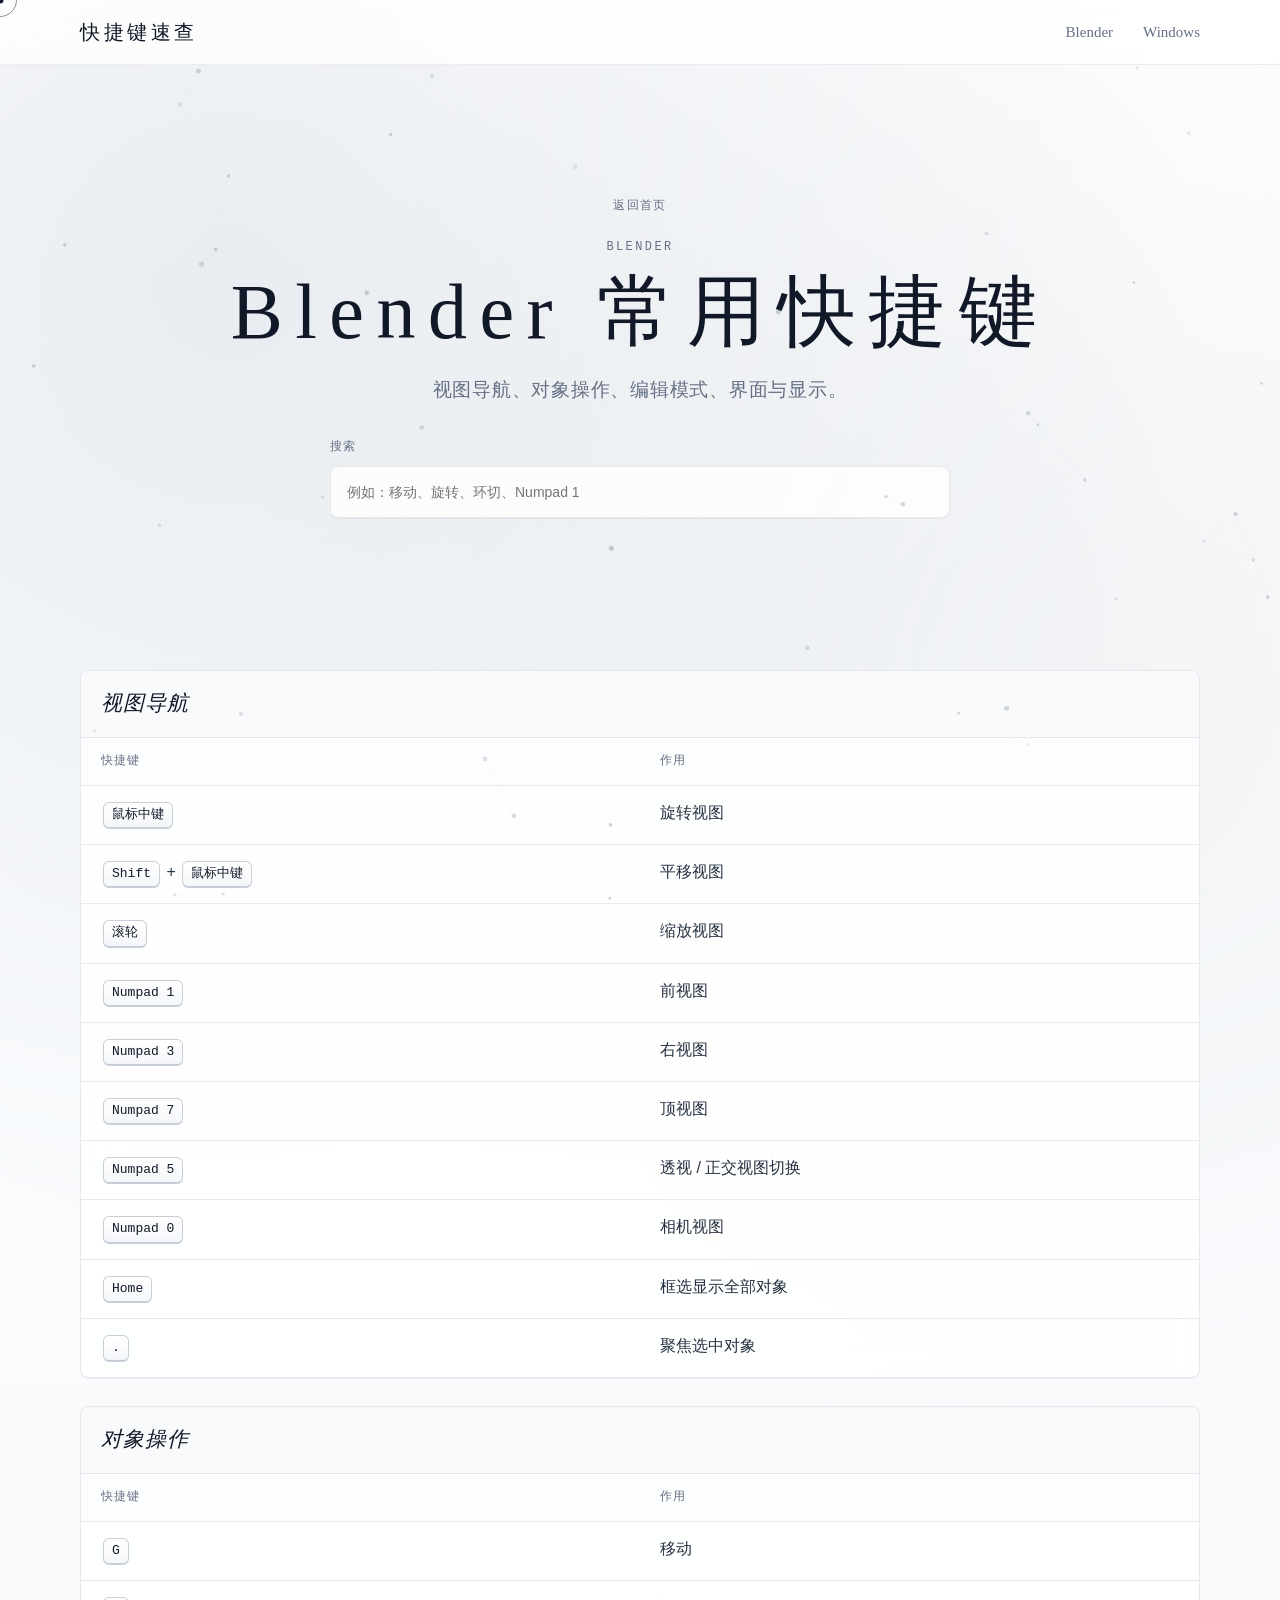
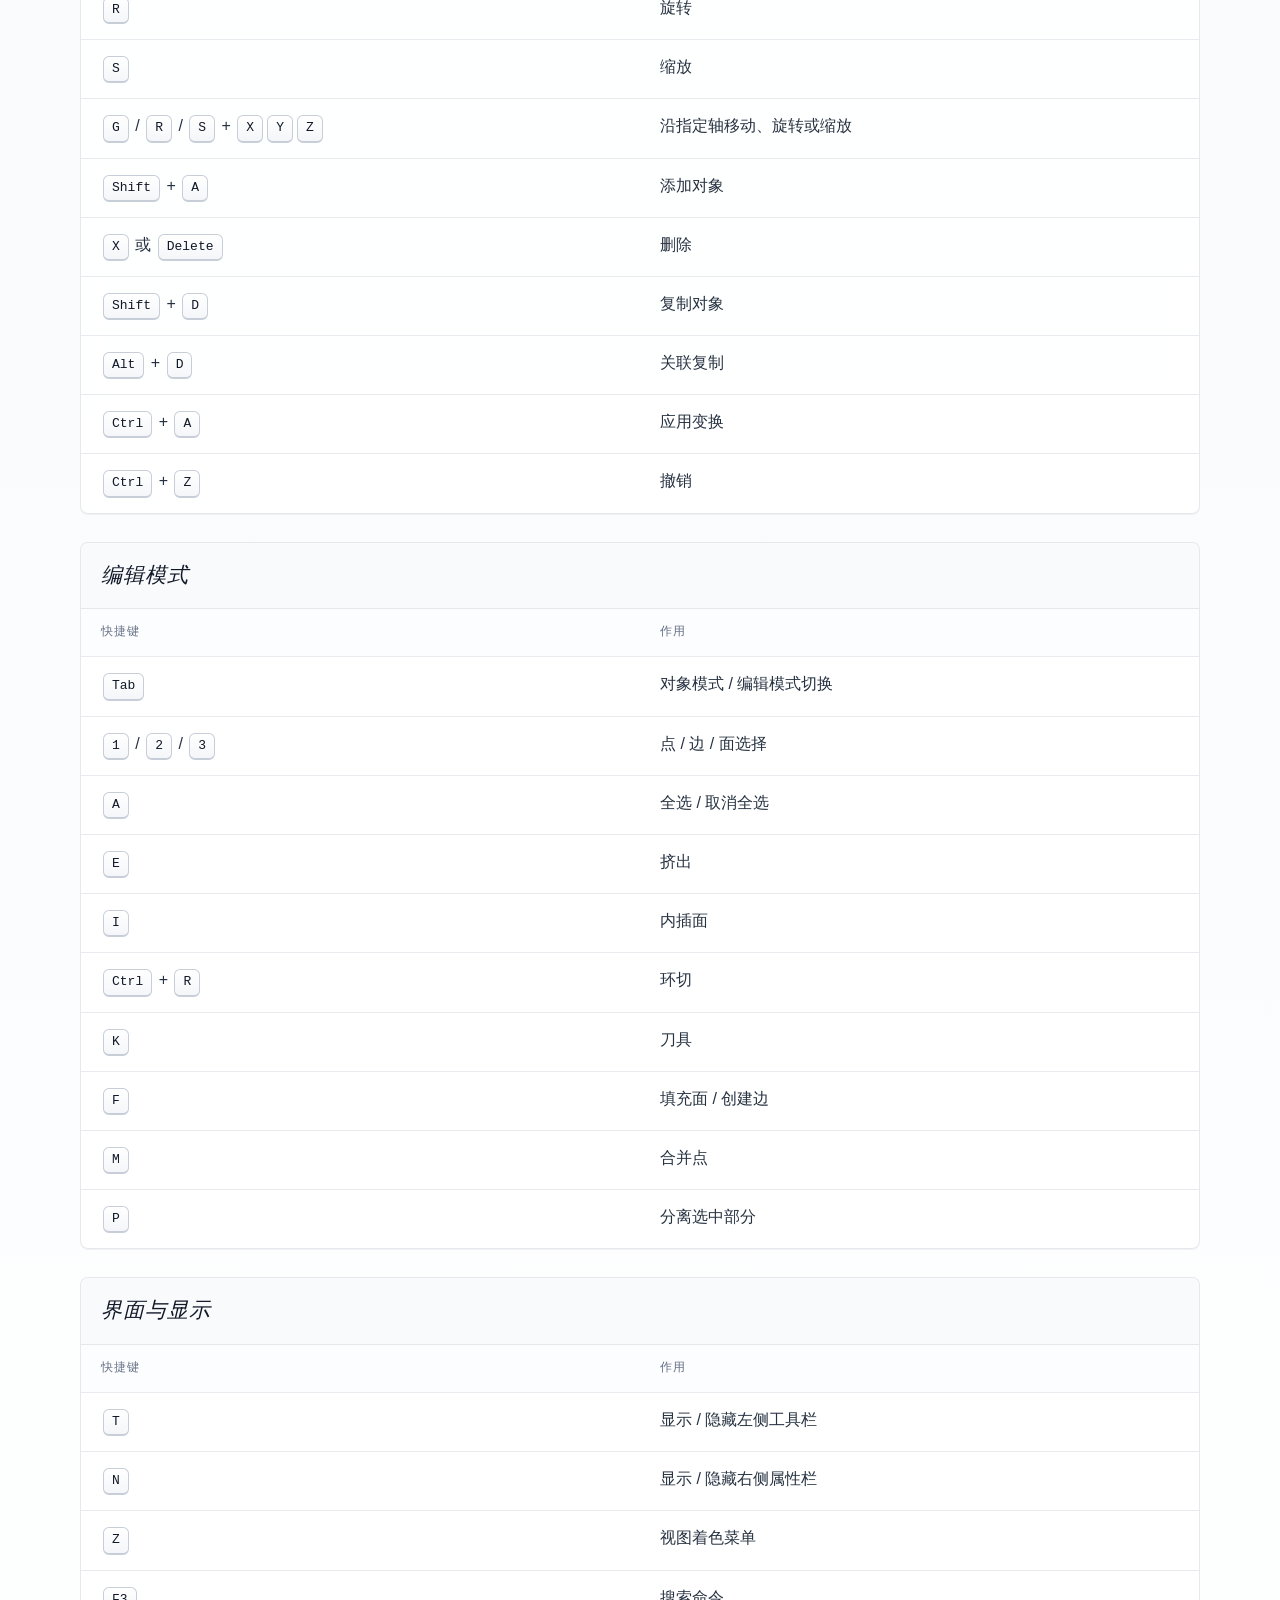
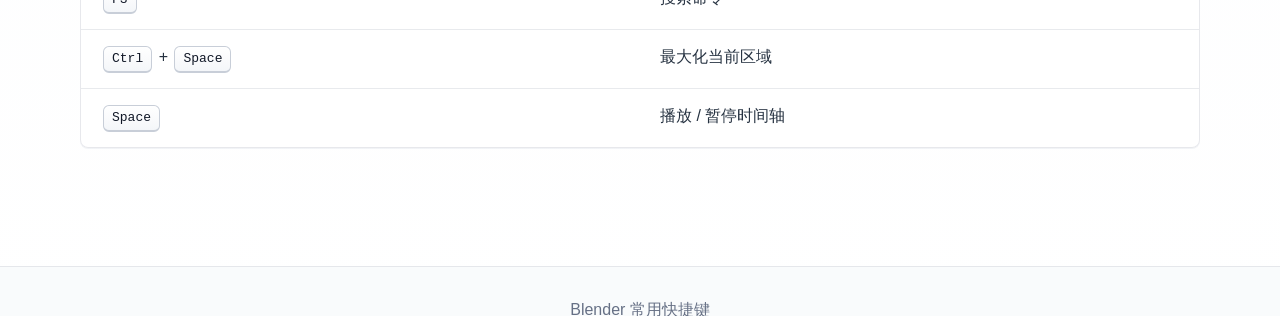
==== moe/blender.html @ efdb4bdb "Update shortcut knowledge pages" ====
<!DOCTYPE html>
<html lang="zh-CN">
  <head>
    <meta charset="UTF-8" />
    <meta name="viewport" content="width=device-width, initial-scale=1.0" />
    <meta http-equiv="Cache-Control" content="no-store, no-cache, must-revalidate" />
    <meta http-equiv="Pragma" content="no-cache" />
    <meta http-equiv="Expires" content="0" />
    <meta name="description" content="Blender 常用快捷键速查。" />
    <title>Blender 常用快捷键</title>
    <link rel="icon" href="favicon.png" type="image/png" />
    <link rel="stylesheet" href="styles.css?v=pages2" />
  </head>
  <body>
    <canvas id="particle-field" aria-hidden="true"></canvas>
    <div class="cursor-dot" aria-hidden="true"></div>
    <div class="cursor-ring" aria-hidden="true"></div>

    <header class="site-header">
      <div class="topbar">
        <a class="brand" href="index.html">快捷键速查</a>
        <nav>
          <a href="blender.html">Blender</a>
          <a href="windows.html">Windows</a>
        </nav>
      </div>
    </header>

    <main class="page">
      <section class="intro reveal">
        <a class="back-link" href="index.html">返回首页</a>
        <p class="eyebrow">Blender</p>
        <h1>Blender 常用快捷键</h1>
        <p>视图导航、对象操作、编辑模式、界面与显示。</p>
        <label class="search">
          <span>搜索</span>
          <input id="shortcut-search" type="search" placeholder="例如：移动、旋转、环切、Numpad 1" autocomplete="off" />
        </label>
      </section>

      <section class="section reveal" data-section>
        <div class="table-block">
          <h3>视图导航</h3>
          <table>
            <thead>
              <tr>
                <th>快捷键</th>
                <th>作用</th>
              </tr>
            </thead>
            <tbody>
              <tr><td><kbd>鼠标中键</kbd></td><td>旋转视图</td></tr>
              <tr><td><kbd>Shift</kbd> + <kbd>鼠标中键</kbd></td><td>平移视图</td></tr>
              <tr><td><kbd>滚轮</kbd></td><td>缩放视图</td></tr>
              <tr><td><kbd>Numpad 1</kbd></td><td>前视图</td></tr>
              <tr><td><kbd>Numpad 3</kbd></td><td>右视图</td></tr>
              <tr><td><kbd>Numpad 7</kbd></td><td>顶视图</td></tr>
              <tr><td><kbd>Numpad 5</kbd></td><td>透视 / 正交视图切换</td></tr>
              <tr><td><kbd>Numpad 0</kbd></td><td>相机视图</td></tr>
              <tr><td><kbd>Home</kbd></td><td>框选显示全部对象</td></tr>
              <tr><td><kbd>.</kbd></td><td>聚焦选中对象</td></tr>
            </tbody>
          </table>
        </div>

        <div class="table-block">
          <h3>对象操作</h3>
          <table>
            <thead>
              <tr>
                <th>快捷键</th>
                <th>作用</th>
              </tr>
            </thead>
            <tbody>
              <tr><td><kbd>G</kbd></td><td>移动</td></tr>
              <tr><td><kbd>R</kbd></td><td>旋转</td></tr>
              <tr><td><kbd>S</kbd></td><td>缩放</td></tr>
              <tr><td><kbd>G</kbd> / <kbd>R</kbd> / <kbd>S</kbd> + <kbd>X</kbd><kbd>Y</kbd><kbd>Z</kbd></td><td>沿指定轴移动、旋转或缩放</td></tr>
              <tr><td><kbd>Shift</kbd> + <kbd>A</kbd></td><td>添加对象</td></tr>
              <tr><td><kbd>X</kbd> 或 <kbd>Delete</kbd></td><td>删除</td></tr>
              <tr><td><kbd>Shift</kbd> + <kbd>D</kbd></td><td>复制对象</td></tr>
              <tr><td><kbd>Alt</kbd> + <kbd>D</kbd></td><td>关联复制</td></tr>
              <tr><td><kbd>Ctrl</kbd> + <kbd>A</kbd></td><td>应用变换</td></tr>
              <tr><td><kbd>Ctrl</kbd> + <kbd>Z</kbd></td><td>撤销</td></tr>
            </tbody>
          </table>
        </div>

        <div class="table-block">
          <h3>编辑模式</h3>
          <table>
            <thead>
              <tr>
                <th>快捷键</th>
                <th>作用</th>
              </tr>
            </thead>
            <tbody>
              <tr><td><kbd>Tab</kbd></td><td>对象模式 / 编辑模式切换</td></tr>
              <tr><td><kbd>1</kbd> / <kbd>2</kbd> / <kbd>3</kbd></td><td>点 / 边 / 面选择</td></tr>
              <tr><td><kbd>A</kbd></td><td>全选 / 取消全选</td></tr>
              <tr><td><kbd>E</kbd></td><td>挤出</td></tr>
              <tr><td><kbd>I</kbd></td><td>内插面</td></tr>
              <tr><td><kbd>Ctrl</kbd> + <kbd>R</kbd></td><td>环切</td></tr>
              <tr><td><kbd>K</kbd></td><td>刀具</td></tr>
              <tr><td><kbd>F</kbd></td><td>填充面 / 创建边</td></tr>
              <tr><td><kbd>M</kbd></td><td>合并点</td></tr>
              <tr><td><kbd>P</kbd></td><td>分离选中部分</td></tr>
            </tbody>
          </table>
        </div>

        <div class="table-block">
          <h3>界面与显示</h3>
          <table>
            <thead>
              <tr>
                <th>快捷键</th>
                <th>作用</th>
              </tr>
            </thead>
            <tbody>
              <tr><td><kbd>T</kbd></td><td>显示 / 隐藏左侧工具栏</td></tr>
              <tr><td><kbd>N</kbd></td><td>显示 / 隐藏右侧属性栏</td></tr>
              <tr><td><kbd>Z</kbd></td><td>视图着色菜单</td></tr>
              <tr><td><kbd>F3</kbd></td><td>搜索命令</td></tr>
              <tr><td><kbd>Ctrl</kbd> + <kbd>Space</kbd></td><td>最大化当前区域</td></tr>
              <tr><td><kbd>Space</kbd></td><td>播放 / 暂停时间轴</td></tr>
            </tbody>
          </table>
        </div>
      </section>
    </main>

    <footer class="footer">
      <p>Blender 常用快捷键</p>
    </footer>

    <script src="script.js?v=pages2"></script>
  </body>
</html>
---- moe/styles.css ----
:root {
  --bg: #ffffff;
  --text: #111827;
  --muted: #667085;
  --line: #e5e7eb;
  --line-strong: #cfd6e2;
  --soft: #f8fafc;
  --card: rgba(255, 255, 255, 0.86);
  --nav: rgba(255, 255, 255, 0.78);
  --shadow: 0 18px 46px rgba(15, 23, 42, 0.09);
  --accent: #111827;
}

* {
  box-sizing: border-box;
}

html {
  scroll-behavior: smooth;
}

body {
  margin: 0;
  min-height: 100vh;
  background:
    radial-gradient(circle at 18% 8%, rgba(148, 163, 184, 0.2), transparent 28%),
    radial-gradient(circle at 82% 18%, rgba(209, 213, 219, 0.24), transparent 26%),
    linear-gradient(180deg, #ffffff 0%, #f8fafc 42%, #ffffff 100%);
  color: var(--text);
  cursor: none;
  font-family: "Inter", "Noto Sans SC", "Segoe UI", Arial, sans-serif;
  line-height: 1.6;
  -webkit-font-smoothing: antialiased;
}

#particle-field {
  position: fixed;
  inset: 0;
  z-index: 2;
  width: 100%;
  height: 100%;
  opacity: 0.62;
  pointer-events: none;
}

.cursor-dot,
.cursor-ring {
  position: fixed;
  left: 0;
  top: 0;
  z-index: 99;
  border-radius: 999px;
  pointer-events: none;
  transform: translate(-50%, -50%);
}

.cursor-dot {
  width: 7px;
  height: 7px;
  background: var(--text);
}

.cursor-ring {
  width: 34px;
  height: 34px;
  border: 1.5px solid var(--text);
  opacity: 0.48;
  transition: width 180ms ease, height 180ms ease, opacity 180ms ease;
}

.cursor-ring.is-hovering {
  width: 48px;
  height: 48px;
  opacity: 0.22;
}

.site-header,
.page,
.footer {
  position: relative;
}

.site-header {
  position: sticky;
  top: 0;
  z-index: 20;
  border-bottom: 1px solid rgba(229, 231, 235, 0.78);
  background: var(--nav);
  backdrop-filter: blur(18px);
}

.page,
.footer {
  z-index: 1;
}

a {
  color: inherit;
  cursor: none;
  text-decoration: none;
}

.topbar {
  width: min(1120px, calc(100% - 32px));
  height: 64px;
  margin: 0 auto;
  display: flex;
  align-items: center;
  justify-content: space-between;
  gap: 20px;
}

.brand {
  font-family: Georgia, "Times New Roman", "Noto Serif SC", serif;
  font-size: 20px;
  font-weight: 300;
  letter-spacing: 0.18em;
}

nav {
  display: flex;
  gap: 30px;
  color: var(--muted);
  font-family: Georgia, "Times New Roman", "Noto Serif SC", serif;
  font-size: 15px;
  font-weight: 300;
}

nav a {
  transition: color 180ms ease;
}

nav a:hover {
  color: var(--text);
}

.page {
  width: min(1120px, calc(100% - 32px));
  margin: 0 auto;
  padding: 54px 0 90px;
}

.intro {
  max-width: 860px;
  margin: 0 auto 34px;
  padding: 72px 0 56px;
  text-align: center;
}

.home-intro {
  max-width: 980px;
}

.eyebrow {
  margin: 0 0 14px;
  color: var(--muted);
  font-family: "JetBrains Mono", Consolas, monospace;
  font-size: 12px;
  letter-spacing: 0.2em;
  text-transform: uppercase;
}

h1,
h2,
h3,
p {
  margin: 0;
}

h1 {
  margin-bottom: 18px;
  font-family: Georgia, "Times New Roman", "Noto Serif SC", serif;
  font-size: clamp(44px, 8vw, 78px);
  font-weight: 300;
  letter-spacing: 0.16em;
  line-height: 1.06;
}

.intro > p:not(.eyebrow) {
  max-width: 690px;
  margin: 0 auto 30px;
  color: var(--muted);
  font-family: Georgia, "Times New Roman", "Noto Serif SC", serif;
  font-size: 19px;
  font-weight: 300;
  line-height: 1.9;
  letter-spacing: 0.04em;
}

.search {
  width: min(620px, 100%);
  margin: 0 auto;
  display: grid;
  gap: 9px;
  color: var(--muted);
  font-size: 14px;
  text-align: left;
}

.search span {
  font-family: "JetBrains Mono", Consolas, monospace;
  font-size: 12px;
  letter-spacing: 0.12em;
  text-transform: uppercase;
}

.search input {
  width: 100%;
  height: 52px;
  padding: 0 16px;
  border: 1px solid var(--line);
  border-radius: 8px;
  color: var(--text);
  background: rgba(255, 255, 255, 0.84);
  box-shadow: 0 1px 0 rgba(148, 163, 184, 0.12);
  font: inherit;
  transition: border-color 180ms ease, box-shadow 180ms ease, background 180ms ease;
}

.search input:focus {
  outline: none;
  border-color: var(--line-strong);
  background: rgba(255, 255, 255, 0.96);
  box-shadow: var(--shadow);
}

.home-grid {
  display: grid;
  grid-template-columns: repeat(2, minmax(0, 1fr));
  gap: 22px;
  margin-top: 42px;
}

.home-card {
  min-height: 230px;
  display: flex;
  flex-direction: column;
  justify-content: space-between;
  padding: 30px;
  border: 1px solid rgba(229, 231, 235, 0.92);
  border-radius: 8px;
  background: var(--card);
  box-shadow: 0 1px 0 rgba(148, 163, 184, 0.12);
  backdrop-filter: blur(12px);
  text-align: left;
  transition: transform 180ms ease, border-color 180ms ease, box-shadow 180ms ease;
}

.home-card:hover {
  transform: translateY(-4px);
  border-color: var(--line-strong);
  box-shadow: var(--shadow);
}

.home-card-index {
  color: var(--muted);
  font-family: "JetBrains Mono", Consolas, monospace;
  font-size: 12px;
  letter-spacing: 0.14em;
}

.home-card h2 {
  margin: 34px 0 12px;
  font-family: Georgia, "Times New Roman", "Noto Serif SC", serif;
  font-size: clamp(26px, 4vw, 36px);
  font-style: italic;
  font-weight: 300;
  letter-spacing: 0.06em;
}

.home-card p {
  color: var(--muted);
  font-family: Georgia, "Times New Roman", "Noto Serif SC", serif;
  font-size: 17px;
  line-height: 1.8;
}

.back-link {
  display: inline-block;
  margin-bottom: 22px;
  color: var(--muted);
  font-family: "JetBrains Mono", Consolas, monospace;
  font-size: 12px;
  letter-spacing: 0.12em;
  text-transform: uppercase;
}

.back-link:hover {
  color: var(--text);
}

.section {
  padding-top: 62px;
}

.section h2 {
  margin: 0 0 38px;
  padding-bottom: 18px;
  border-bottom: 1px solid var(--line);
  font-family: Georgia, "Times New Roman", "Noto Serif SC", serif;
  font-size: clamp(31px, 5vw, 44px);
  font-weight: 300;
  letter-spacing: 0.16em;
  text-align: center;
}

.section h2::after {
  content: "";
  display: block;
  width: 86px;
  height: 3px;
  margin: 18px auto -20px;
  border-radius: 999px;
  background: var(--text);
}

.table-block {
  margin-bottom: 28px;
  border: 1px solid rgba(229, 231, 235, 0.92);
  border-radius: 8px;
  background: var(--card);
  box-shadow: 0 1px 0 rgba(148, 163, 184, 0.12);
  overflow: hidden;
  backdrop-filter: blur(12px);
  transition: transform 180ms ease, border-color 180ms ease, box-shadow 180ms ease;
}

.table-block:hover {
  transform: translateY(-4px);
  border-color: var(--line-strong);
  box-shadow: var(--shadow);
}

.table-block h3 {
  margin: 0;
  padding: 16px 20px;
  border-bottom: 1px solid var(--line);
  background: rgba(248, 250, 252, 0.86);
  font-family: Georgia, "Times New Roman", "Noto Serif SC", serif;
  font-size: 21px;
  font-style: italic;
  font-weight: 300;
  letter-spacing: 0.05em;
}

table {
  width: 100%;
  border-collapse: collapse;
}

th,
td {
  padding: 14px 20px;
  border-bottom: 1px solid rgba(229, 231, 235, 0.86);
  text-align: left;
  vertical-align: top;
}

tr:last-child td {
  border-bottom: 0;
}

tbody tr {
  transition: background 160ms ease;
}

tbody tr:hover {
  background: rgba(248, 250, 252, 0.72);
}

th {
  width: 36%;
  color: var(--muted);
  background: rgba(251, 252, 254, 0.7);
  font-family: "JetBrains Mono", Consolas, monospace;
  font-size: 12px;
  font-weight: 500;
  letter-spacing: 0.1em;
  text-transform: uppercase;
}

td {
  color: #263241;
}

kbd {
  display: inline-block;
  min-width: 25px;
  margin: 1px 2px;
  padding: 3px 8px;
  border: 1px solid #c8ced8;
  border-bottom-width: 2px;
  border-radius: 6px;
  background: linear-gradient(180deg, #ffffff, #f4f6f9);
  color: #111827;
  box-shadow: 0 1px 0 rgba(255, 255, 255, 0.9) inset;
  font-family: "JetBrains Mono", Consolas, monospace;
  font-size: 13px;
  line-height: 1.4;
  text-align: center;
  white-space: nowrap;
}

.is-hidden {
  display: none;
}

.empty {
  margin: 24px 0;
  padding: 18px 20px;
  border: 1px dashed var(--line-strong);
  border-radius: 8px;
  color: var(--muted);
  background: rgba(248, 250, 252, 0.8);
  text-align: center;
}

.footer {
  border-top: 1px solid var(--line);
  padding: 30px 16px;
  color: var(--muted);
  background: rgba(248, 250, 252, 0.8);
  text-align: center;
}

.reveal {
  opacity: 1;
  transform: none;
}

.reveal.is-visible {
  opacity: 1;
  transform: translateY(0);
}

@media (min-width: 681px) {
  .reveal {
    opacity: 0;
    transform: translateY(42px);
    transition: opacity 700ms ease, transform 700ms ease;
  }

  .reveal.is-visible {
    opacity: 1;
    transform: translateY(0);
  }
}

@media (max-width: 680px) {
  .cursor-dot,
  .cursor-ring {
    display: none;
  }

  body,
  a {
    cursor: auto;
  }

  .topbar {
    height: auto;
    padding: 16px 0;
    align-items: flex-start;
    flex-direction: column;
  }

  nav {
    flex-wrap: wrap;
    gap: 16px;
  }

  .page {
    padding-top: 30px;
  }

  .intro {
    padding: 44px 0 34px;
    text-align: left;
  }

  .home-grid {
    grid-template-columns: 1fr;
  }

  .intro > p:not(.eyebrow) {
    margin-left: 0;
  }

  .section h2 {
    text-align: left;
  }

  .section h2::after {
    margin-left: 0;
  }

  th,
  td {
    display: block;
    width: 100%;
    padding: 11px 14px;
  }

  th {
    border-bottom: 0;
  }
}

@media (prefers-reduced-motion: reduce) {
  *,
  *::before,
  *::after {
    animation-duration: 0.01ms !important;
    animation-iteration-count: 1 !important;
    scroll-behavior: auto !important;
    transition-duration: 0.01ms !important;
  }
}
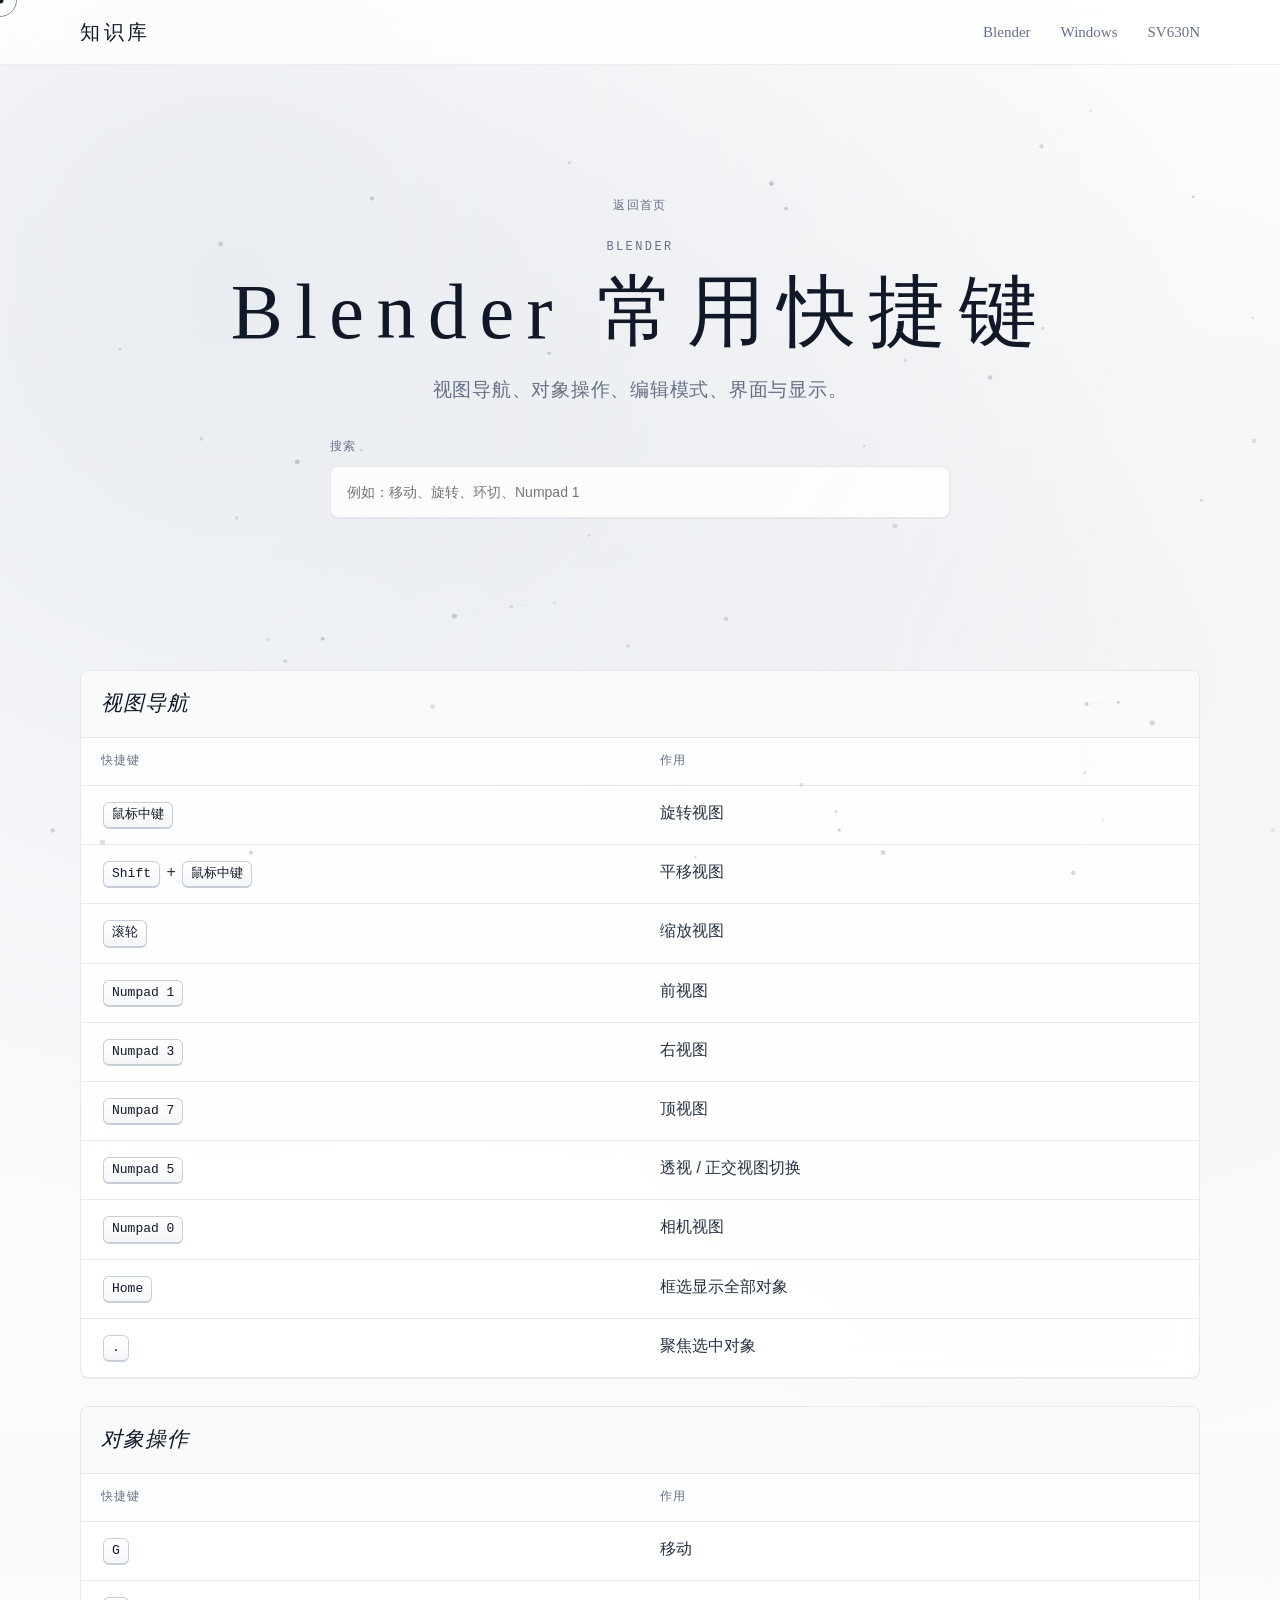
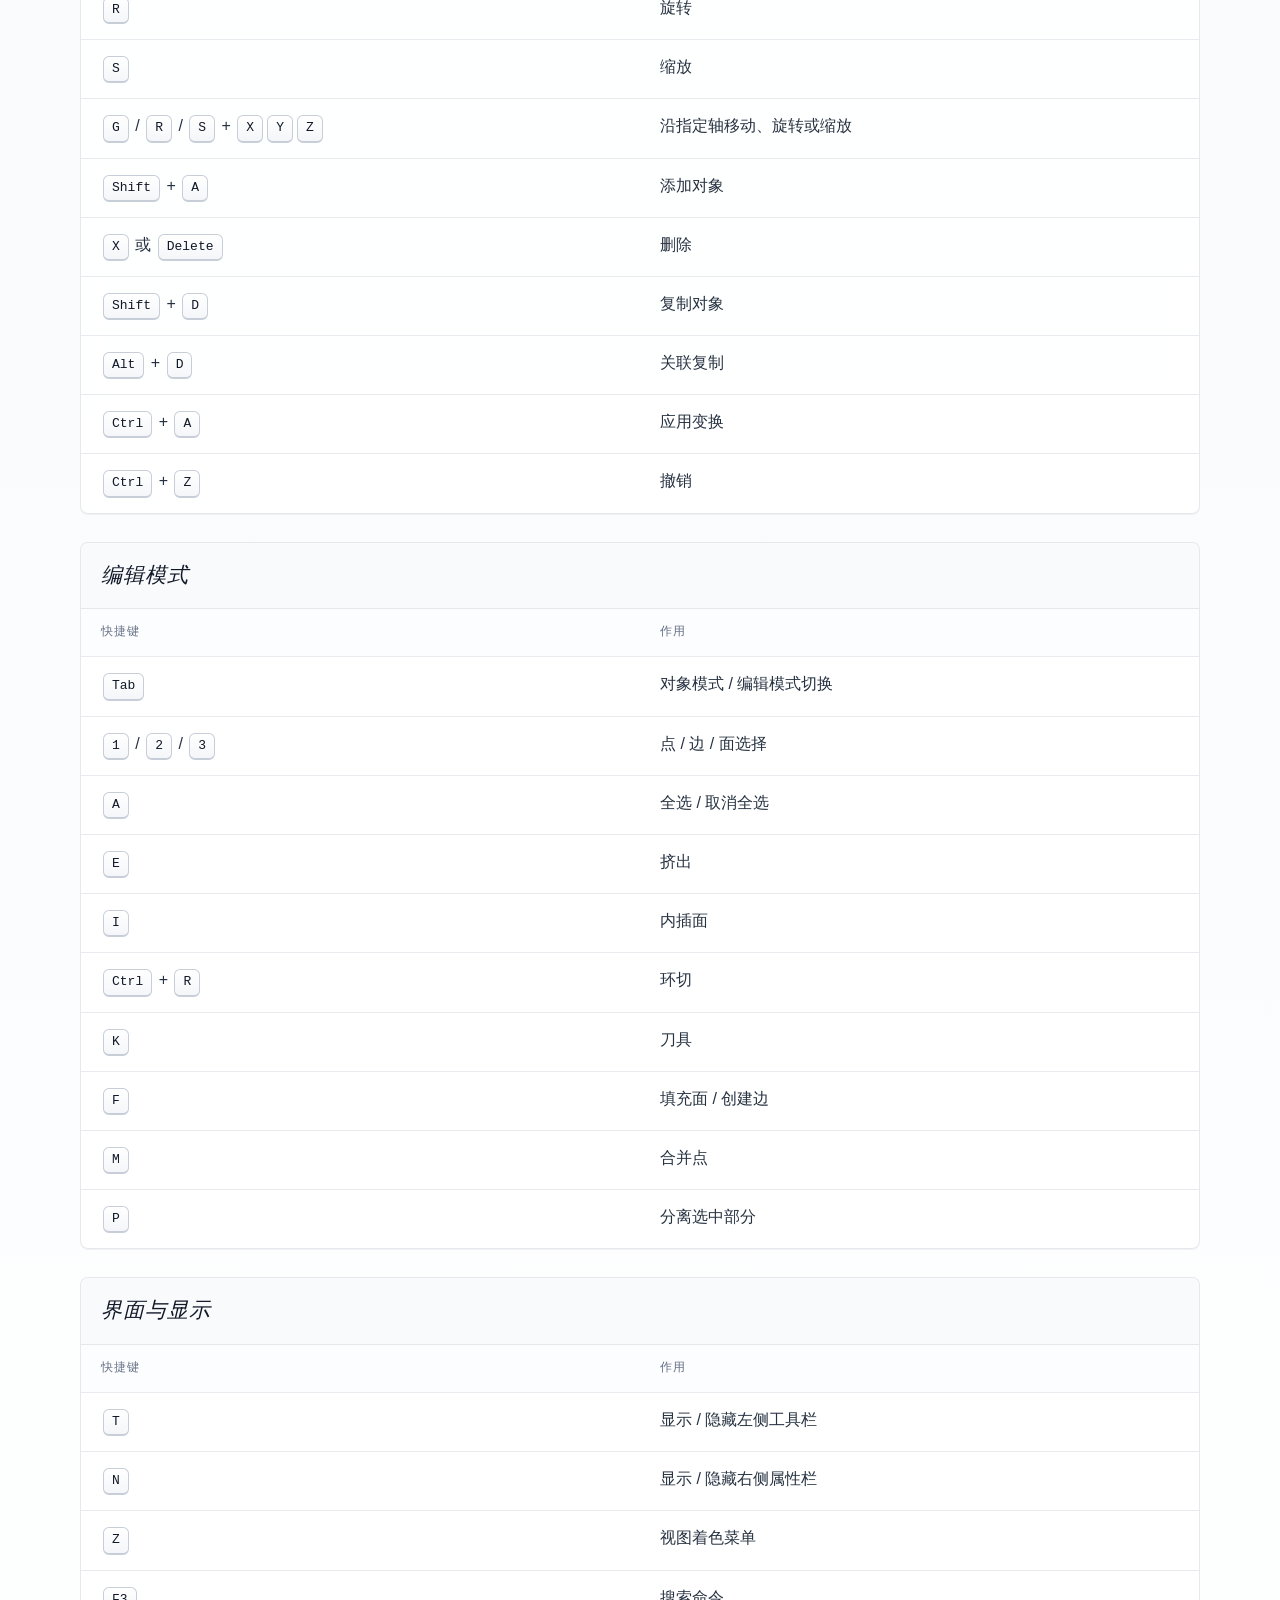
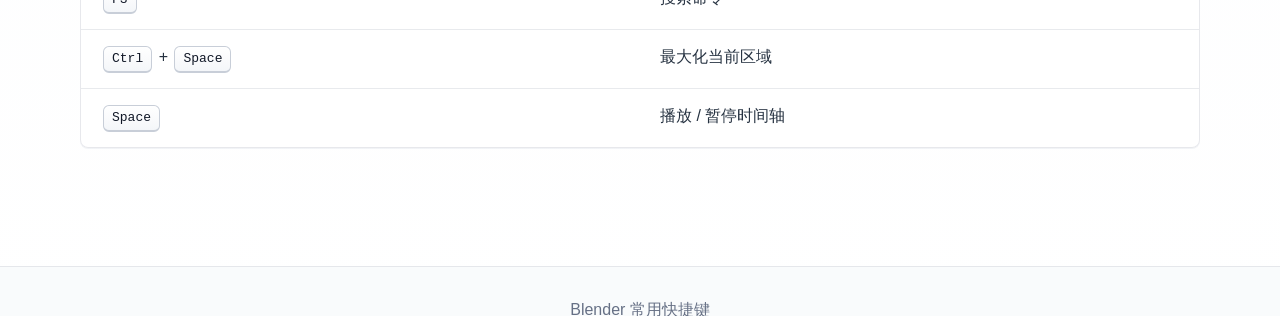
==== commit 46ddaaf1: "Add SV630N alarm knowledge page" ====
--- a/moe/blender.html
+++ b/moe/blender.html
@@ -18,10 +18,11 @@
 
     <header class="site-header">
       <div class="topbar">
-        <a class="brand" href="index.html">快捷键速查</a>
+        <a class="brand" href="index.html">知识库</a>
         <nav>
           <a href="blender.html">Blender</a>
           <a href="windows.html">Windows</a>
+          <a href="sv630n.html">SV630N</a>
         </nav>
       </div>
     </header>
--- a/moe/styles.css
+++ b/moe/styles.css
@@ -226,7 +226,7 @@
 
 .home-grid {
   display: grid;
-  grid-template-columns: repeat(2, minmax(0, 1fr));
+  grid-template-columns: repeat(3, minmax(0, 1fr));
   gap: 22px;
   margin-top: 42px;
 }
@@ -405,6 +405,26 @@
   display: none;
 }
 
+.source-link {
+  color: var(--muted);
+  font-family: "JetBrains Mono", Consolas, monospace;
+  font-size: 12px;
+  letter-spacing: 0.08em;
+  text-transform: uppercase;
+}
+
+.source-link:hover {
+  color: var(--text);
+}
+
+.alarm-table th:first-child {
+  width: 24%;
+}
+
+.alarm-table th:last-child {
+  width: 14%;
+}
+
 .empty {
   margin: 24px 0;
   padding: 18px 20px;
